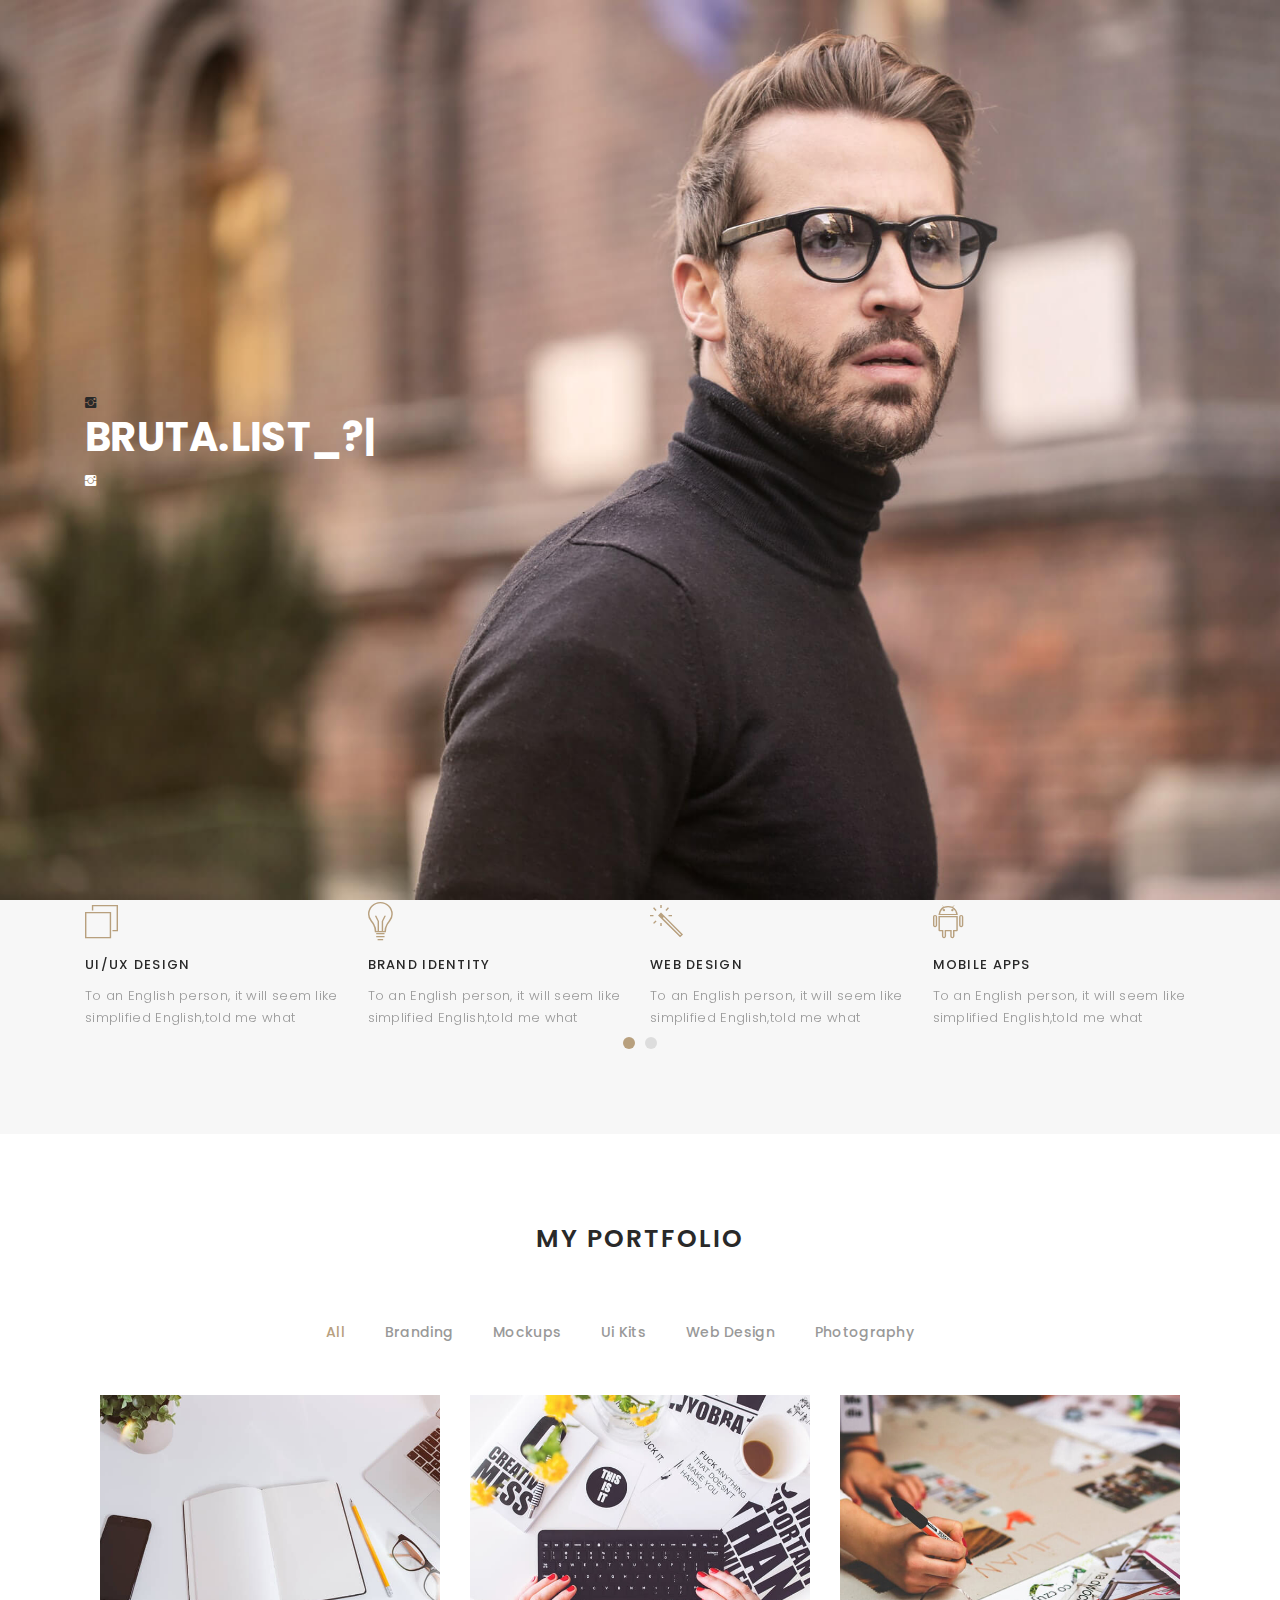
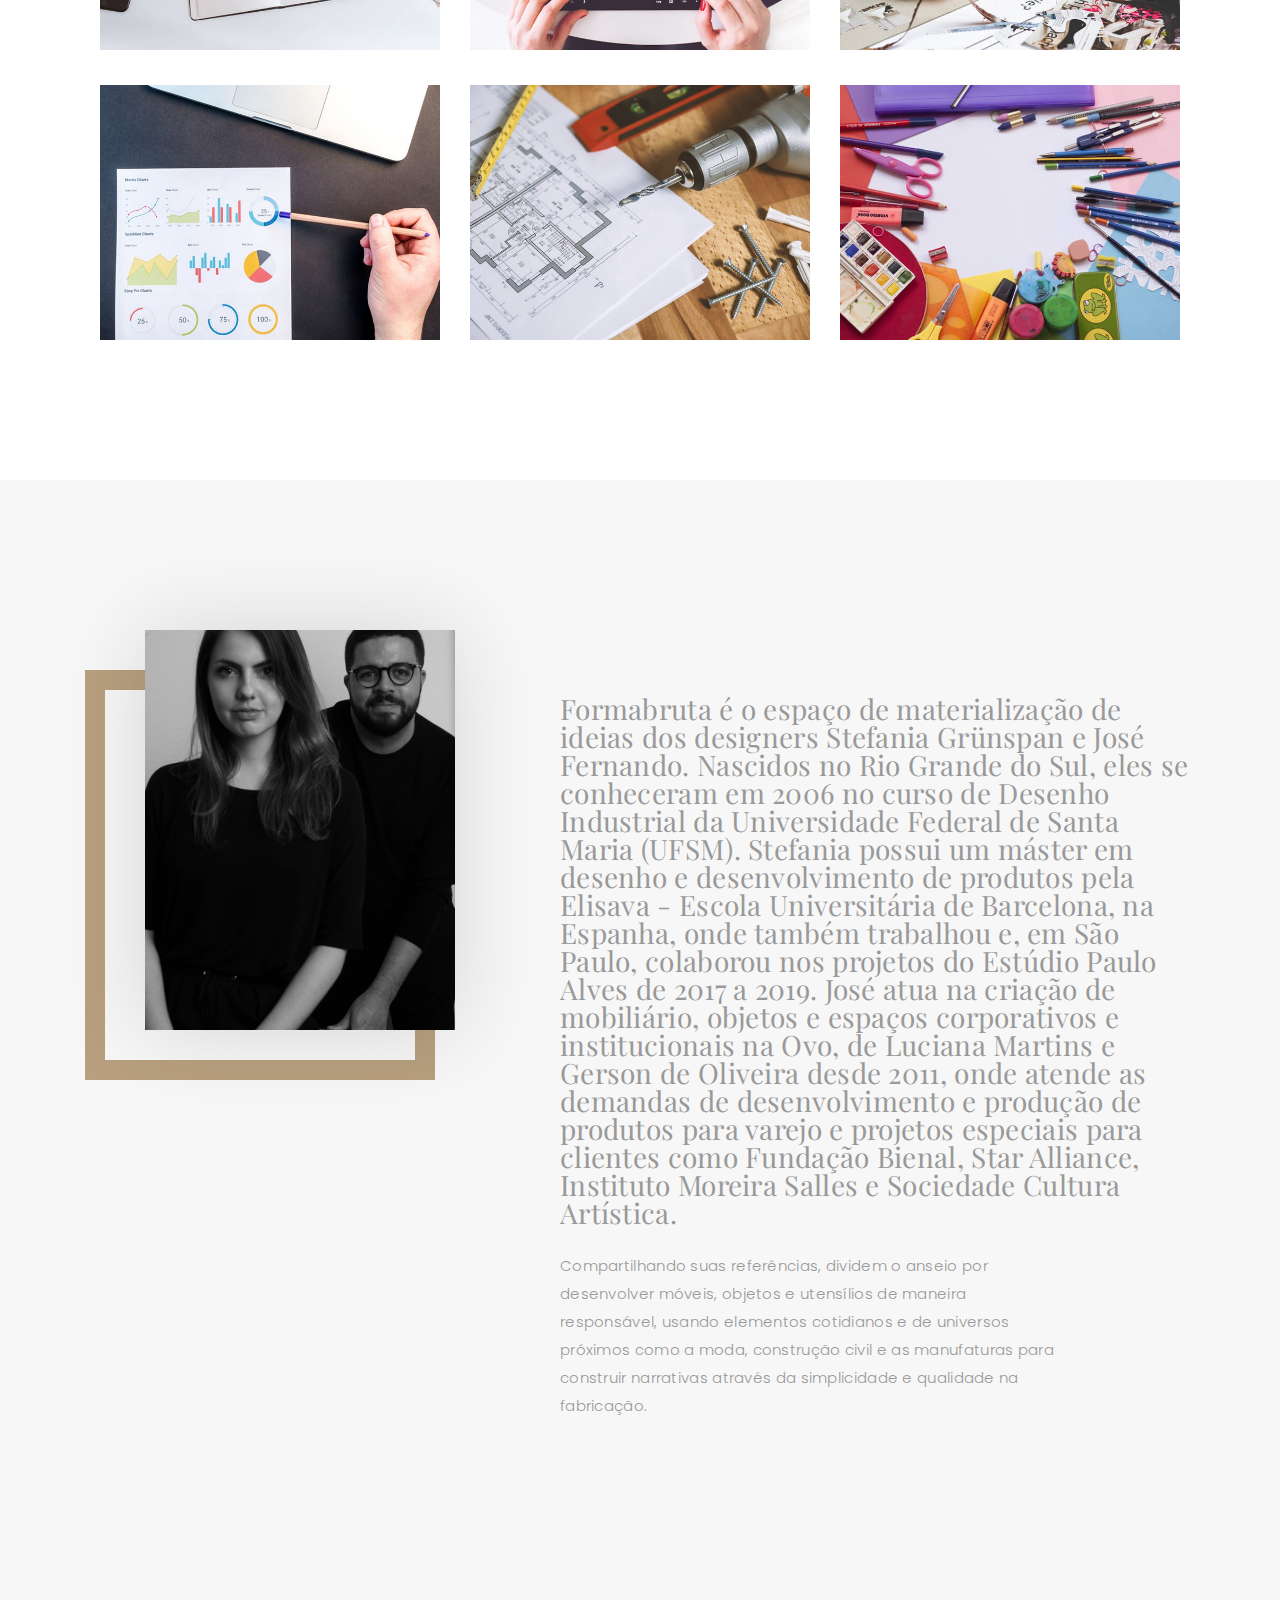
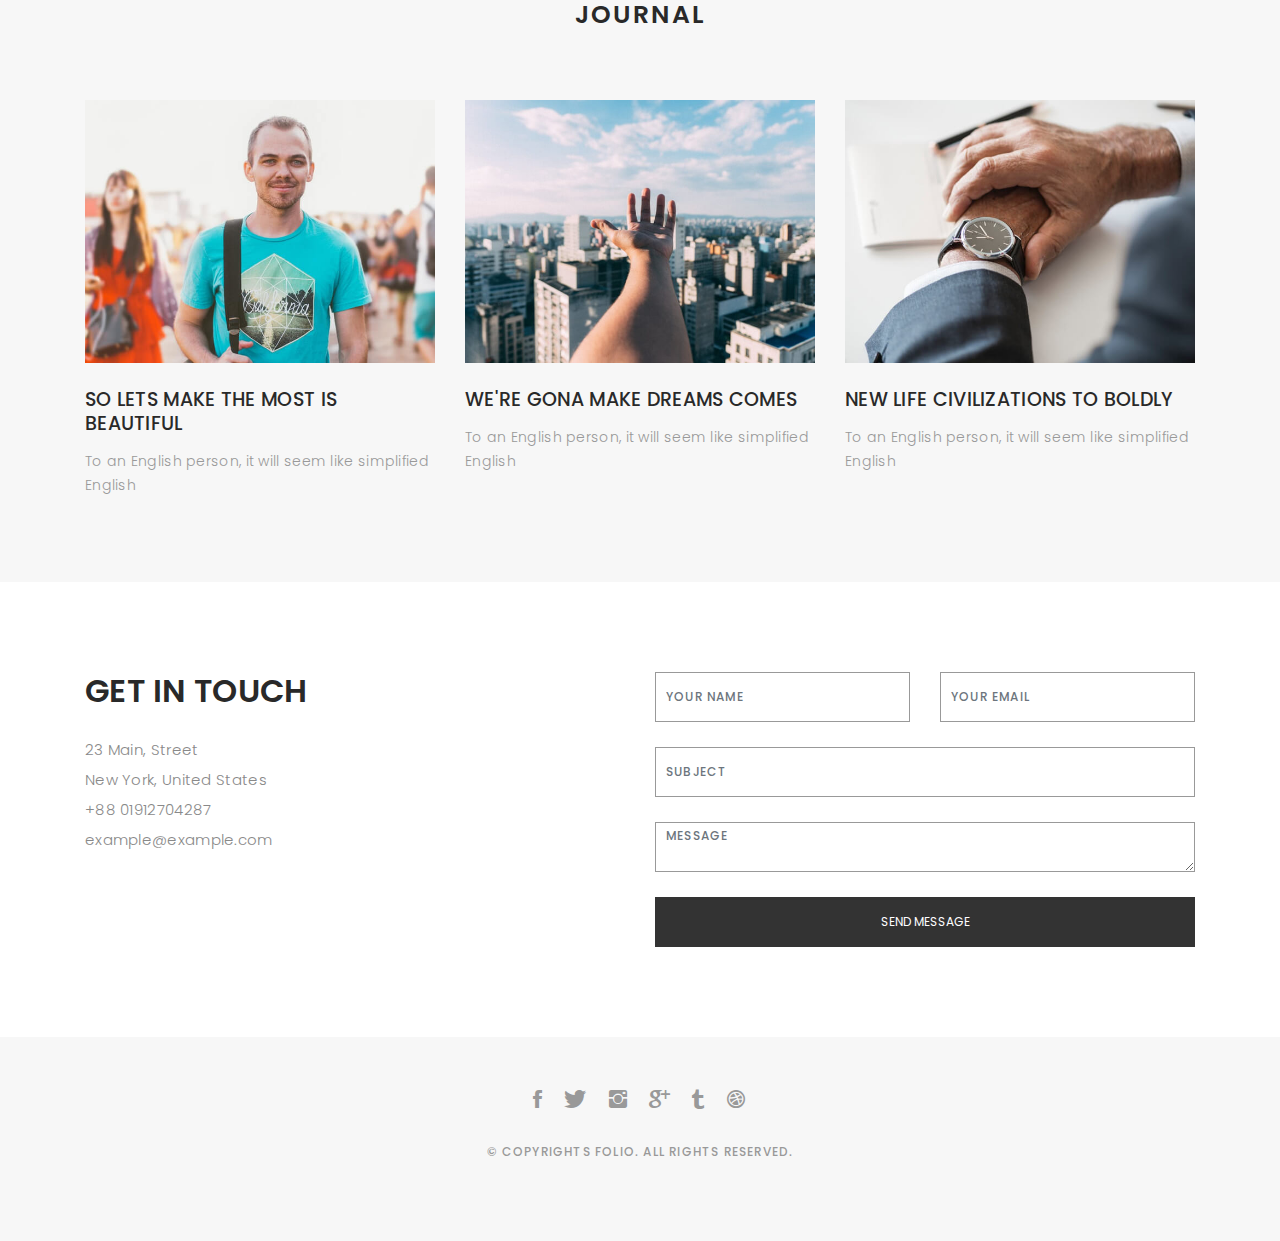
==== index.html @ 8b8dcae0 "primeiro commit" ====
<!DOCTYPE html>
<html lang="en">

<head>
  <!-- meta -->
  <meta charset="utf-8">
  <meta content="width=device-width, initial-scale=1.0" name="viewport">

  <title>Folio - Personal Portfolio Template</title>
  <meta content="" name="keywords">
  <meta content="" name="description">

  <!-- Google Fonts -->
  <link href="https://fonts.googleapis.com/css?family=Poppins:300,300i,400,400i,500,500i,600,600i,700,700i|Playfair+Display:400,400i,700,700i,900,900i" rel="stylesheet">

  <!-- Bootstrap CSS File -->
  <link href="lib/bootstrap/css/bootstrap.min.css" rel="stylesheet">

  <!-- Libraries CSS Files -->
  <link href="lib/ionicons/css/ionicons.min.css" rel="stylesheet">
  <link href="lib/owlcarousel/assets/owl.carousel.min.css" rel="stylesheet">
  <link href="lib/magnific-popup/magnific-popup.css" rel="stylesheet">
  <link href="lib/hover/hover.min.css" rel="stylesheet">

  <!-- Main Stylesheet File -->
  <link href="css/style.css" rel="stylesheet">

  <!-- Responsive css -->
  <link href="css/responsive.css" rel="stylesheet">

  <!-- Favicon -->
  <link rel="shortcut icon" href="images/favicon.png">

  <!-- =======================================================
    Theme Name: Folio
    Theme URL: https://bootstrapmade.com/folio-bootstrap-portfolio-template/
    Author: BootstrapMade.com
    Author URL: https://bootstrapmade.com
  ======================================================= -->
</head>

<body>

  <!-- start section navbar -->
  <nav id="main-nav">
    <div class="row">
      <div class="container">

        <div class="logo">
          <a href="index.html"><img src="images/logo.png" alt="logo"></a>
        </div>

        <div class="responsive"><i data-icon="m" class="ion-navicon-round"></i></div>

        <ul class="nav-menu list-unstyled">
          <li><a href="#header" class="smoothScroll">Home</a></li>
          <li><a href="#about" class="smoothScroll">About</a></li>
          <li><a href="#portfolio" class="smoothScroll">Portfolio</a></li>
          <li><a href="#journal" class="smoothScroll">Blog</a></li>
          <li><a href="#contact" class="smoothScroll">Contact</a></li>
        </ul>

      </div>
    </div>
  </nav>
  <!-- End section navbar -->


  <!-- start section header -->
  <div id="header" class="home">

    <div class="container">
      <div class="header-content">
        <a href="https://www.instagram.com/_formabruta/?hl=pt-br" target="blank"><i class="ion-social-instagram"></i></a><h1> Bruta.<span class="typed"></span></h1>

        <ul class="list-unstyled list-social">
          <!--<li><a href="#"><i class="ion-social-facebook"></i></a></li>
          <li><a href="#"><i class="ion-social-twitter"></i></a></li> -->
          <li><a href="https://www.instagram.com/_formabruta/?hl=pt-br" target="blank"><i class="ion-social-instagram"></i></a></li>
          <!--<li><a href="#"><i class="ion-social-googleplus"></i></a></li>
          <li><a href="#"><i class="ion-social-tumblr"></i></a></li>
          <li><a href="#"><i class="ion-social-dribbble"></i></a></li> -->
        </ul>
      </div>
    </div>
  </div>
  <!-- End section header -->


  
  <!-- start section services -->
  <div id="services">
    <div class="container">

        <div class="services-carousel owl-theme">

          <div class="services-block">

            <i class="ion-ios-browsers-outline"></i>
            <span>UI/UX DESIGN</span>
            <p class="separator">To an English person, it will seem like simplified English,told me what </p>

          </div>

          <div class="services-block">

            <i class="ion-ios-lightbulb-outline"></i>
            <span>BRAND IDENTITY</span>
            <p class="separator">To an English person, it will seem like simplified English,told me what </p>

          </div>

          <div class="services-block">

            <i class="ion-ios-color-wand-outline"></i>
            <span>WEB DESIGN</span>
            <p class="separator">To an English person, it will seem like simplified English,told me what </p>

          </div>

          <div class="services-block">

            <i class="ion-social-android-outline"></i>
            <span>MOBILE APPS</span>
            <p class="separator">To an English person, it will seem like simplified English,told me what </p>

          </div>

          <div class="services-block">

            <i class="ion-ios-analytics-outline"></i>
            <span>Analytics</span>
            <p class="separator">To an English person, it will seem like simplified English,told me what </p>

          </div>

          <div class="services-block">

            <i class="ion-ios-camera-outline"></i>
            <span>PHOTOGRAPHY</span>
            <p class="separator">To an English person, it will seem like simplified English,told me what </p>

          </div>

        </div>

    </div>

  </div>
  <!-- end section services -->


  <!-- start section portfolio -->
  <div id="portfolio" class="text-center paddsection">

    <div class="container">
      <div class="section-title text-center">
        <h2>My Portfolio</h2>
      </div>
    </div>

    <div class="container">
      <div class="row">
        <div class="col-md-12">

          <div class="portfolio-list">

            <ul class="nav list-unstyled" id="portfolio-flters">
              <li class="filter filter-active" data-filter=".all">all</li>
              <li class="filter" data-filter=".branding">branding</li>
              <li class="filter" data-filter=".mockups">mockups</li>
              <li class="filter" data-filter=".uikits">ui kits</li>
              <li class="filter" data-filter=".webdesign">web design</li>
              <li class="filter" data-filter=".photography">photography</li>
            </ul>

          </div>

          <div class="portfolio-container">

            <div class="col-lg-4 col-md-6 portfolio-thumbnail all branding uikits webdesign">
              <a class="popup-img" href="images/portfolio/1.jpg">
                <img src="images/portfolio/1.jpg" alt="img">
              </a>
            </div>

            <div class="col-lg-4 col-md-6 portfolio-thumbnail all mockups uikits photography">
              <a class="popup-img" href="images/portfolio/2.jpg">
                <img src="images/portfolio/2.jpg"  alt="img">
              </a>
            </div>

            <div class="col-lg-4 col-md-6 portfolio-thumbnail all branding webdesig photographyn">
              <a class="popup-img" href="images/portfolio/3.jpg">
                <img src="images/portfolio/3.jpg" alt="img">
              </a>
            </div>

            <div class="col-lg-4 col-md-6 portfolio-thumbnail all mockups webdesign photography">
              <a class="popup-img" href="images/portfolio/4.jpg">
                <img src="images/portfolio/4.jpg" alt="img">
              </a>
            </div>

            <div class="col-lg-4 col-md-6 portfolio-thumbnail all branding uikits photography">
              <a class="popup-img" href="images/portfolio/5.jpg">
                <img src="images/portfolio/5.jpg" alt="img">
              </a>
            </div>

            <div class="col-lg-4 col-md-6 portfolio-thumbnail all mockups uikits webdesign">
              <a class="popup-img" href="images/portfolio/6.jpg">
                <img src="images/portfolio/6.jpg" alt="img">
              </a>
            </div>

          </div>
        </div>
      </div>
    </div>

  </div>
  <!-- End section portfolio -->

<!-- start section about us -->
<div id="about" class="paddsection">
  <div class="container">
    <div class="row justify-content-between">

      <div class="col-lg-4 ">
        <div class="div-img-bg">
          <div class="about-img">
            <img src="images/me.jpg" class="img-responsive" alt="me">
          </div>
        </div>
      </div>

      <div class="col-lg-7">
        <div class="about-descr">

          <p class="p-heading">Formabruta é o espaço de materialização de ideias dos designers Stefania Grünspan e José Fernando. Nascidos no Rio Grande do Sul, eles se conheceram em 2006 no curso de Desenho Industrial da Universidade Federal de Santa Maria (UFSM). Stefania possui um máster em desenho e desenvolvimento de produtos pela Elisava - Escola Universitária de Barcelona, na Espanha, onde também trabalhou e, em São Paulo, colaborou nos projetos do Estúdio Paulo Alves de 2017 a 2019. José atua na criação de mobiliário, objetos e espaços corporativos e institucionais na Ovo, de Luciana Martins e Gerson de Oliveira desde 2011, onde  atende as demandas de desenvolvimento e produção de produtos para varejo e projetos especiais para clientes como Fundação Bienal, Star Alliance, Instituto Moreira Salles e Sociedade Cultura Artística.</p>
          <p class="separator">Compartilhando suas referências, dividem o anseio por desenvolver móveis, objetos e utensílios de maneira responsável, usando elementos cotidianos e de universos próximos como a moda, construção civil e as manufaturas para construir narrativas através da simplicidade e qualidade na fabricação.</p>

        </div>

      </div>
    </div>
  </div>
</div>
<!-- end section about us -->


  <!-- start section journal -->
  <div id="journal" class="text-left paddsection">

    <div class="container">
      <div class="section-title text-center">
        <h2>journal</h2>
      </div>
    </div>

    <div class="container">
      <div class="journal-block">
        <div class="row">

          <div class="col-lg-4 col-md-6">
            <div class="journal-info">

              <a href="blog-single.html"><img src="images/blog-post-1.jpg" class="img-responsive" alt="img"></a>

              <div class="journal-txt">

                <h4><a href="blog-single.html">SO LETS MAKE THE MOST IS BEAUTIFUL</a></h4>
                <p class="separator">To an English person, it will seem like simplified English
                </p>

              </div>

            </div>
          </div>

          <div class="col-lg-4 col-md-6">
            <div class="journal-info">

              <a href="blog-single.html"><img src="images/blog-post-2.jpg" class="img-responsive" alt="img"></a>

              <div class="journal-txt">

                <h4><a href="#blog-single.html">WE'RE GONA MAKE DREAMS COMES</a></h4>
                <p class="separator">To an English person, it will seem like simplified English
                </p>

              </div>

            </div>
          </div>

          <div class="col-lg-4 col-md-6">
            <div class="journal-info">

              <a href="blog-single.html"><img src="images/blog-post-3.jpg" class="img-responsive" alt="img"></a>

              <div class="journal-txt">

                <h4><a href="blog-single.html">NEW LIFE CIVILIZATIONS TO BOLDLY</a></h4>
                <p class="separator">To an English person, it will seem like simplified English
                </p>

              </div>

            </div>
          </div>

        </div>
      </div>
    </div>

  </div>
  <!-- End section journal -->


  <!-- start sectoion contact -->
  <div id="contact" class="paddsection">
    <div class="container">
      <div class="contact-block1">
        <div class="row">

          <div class="col-lg-6">
            <div class="contact-contact">

              <h2 class="mb-30">GET IN TOUCH</h2>

              <ul class="contact-details">
                <li><span>23 Main, Street</span></li>
                <li><span>New York, United States</span></li>
                <li><span>+88 01912704287</span></li>
                <li><span>example@example.com</span></li>
              </ul>

            </div>
          </div>

          <div class="col-lg-6">
            <form action="" method="post" role="form" class="contactForm">
              <div class="row">

                <div id="sendmessage">Your message has been sent. Thank you!</div>
                <div id="errormessage"></div>

                <div class="col-lg-6">
                  <div class="form-group contact-block1">
                    <input type="text" name="name" class="form-control" id="name" placeholder="Your Name" data-rule="minlen:4" data-msg="Please enter at least 4 chars" />
                    <div class="validation"></div>
                  </div>
                </div>

                <div class="col-lg-6">
                  <div class="form-group">
                    <input type="email" class="form-control" name="email" id="email" placeholder="Your Email" data-rule="email" data-msg="Please enter a valid email" />
                    <div class="validation"></div>
                  </div>
                </div>

                <div class="col-lg-12">
                  <div class="form-group">
                    <input type="text" class="form-control" name="subject" id="subject" placeholder="Subject" data-rule="minlen:4" data-msg="Please enter at least 8 chars of subject" />
                    <div class="validation"></div>
                  </div>
                </div>

                <div class="col-lg-12">
                  <div class="form-group">
                    <textarea class="form-control" name="message" rows="12" data-rule="required" data-msg="Please write something for us" placeholder="Message"></textarea>
                    <div class="validation"></div>
                  </div>
                </div>

                <div class="col-lg-12">
                  <input type="submit" class="btn btn-defeault btn-send" value="Send message">
                </div>

              </div>
            </form>
          </div>
        </div>
      </div>
    </div>
  </div>
  <!-- start sectoion contact -->


  <!-- start section footer -->
  <div id="footer" class="text-center">
    <div class="container">
      <div class="socials-media text-center">

        <ul class="list-unstyled">
          <li><a href="#"><i class="ion-social-facebook"></i></a></li>
          <li><a href="#"><i class="ion-social-twitter"></i></a></li>
          <li><a href="#"><i class="ion-social-instagram"></i></a></li>
          <li><a href="#"><i class="ion-social-googleplus"></i></a></li>
          <li><a href="#"><i class="ion-social-tumblr"></i></a></li>
          <li><a href="#"><i class="ion-social-dribbble"></i></a></li>
        </ul>

      </div>

      <p>&copy; Copyrights Folio. All rights reserved.</p>

      

    </div>
  </div>
  <!-- End section footer -->

  <!-- JavaScript Libraries -->
  <script src="lib/jquery/jquery.min.js"></script>
  <script src="lib/jquery/jquery-migrate.min.js"></script>
  <script src="lib/bootstrap/js/bootstrap.bundle.min.js"></script>
  <script src="lib/typed/typed.js"></script>
  <script src="lib/owlcarousel/owl.carousel.min.js"></script>
  <script src="lib/magnific-popup/magnific-popup.min.js"></script>
  <script src="lib/isotope/isotope.pkgd.min.js"></script>

  <!-- Contact Form JavaScript File -->
  <script src="contactform/contactform.js"></script>

  <!-- Template Main Javascript File -->
  <script src="js/main.js"></script>

</body>

</html>
---- css/style.css ----
/*
  Theme Name: Folio
  Theme URL: https://bootstrapmade.com/folio-bootstrap-portfolio-template/
  Author: BootstrapMade.com
  Author URL: https://bootstrapmade.com
*/

/*  General Styling
/*-----------------------------------------------------------------------------------*/

body {
  background: #ffffff;
  color: #898989;
  font-family: 'Poppins', helvetica;
  font-size: 15px;
  font-weight: 300;
  line-height: 20px;
  letter-spacing: 0.02em;
  overflow-x: hidden;
  margin: 0 auto;
  padding: 0;
  -moz-box-sizing: border-box;
  -ms-box-sizing: border-box;
  -o-box-sizing: border-box;
  -webkit-box-sizing: border-box;
  box-sizing: border-box;
}

h1, h2, h3, h4, h5, h6 {
  margin: 0;
}

h2 {
  color: #292929;
  font-weight: 600;
}

h4 {
  color: #292929;
  font-size: 14px;
  font-weight: 600;
}

a {
  color: #292929;
  text-decoration: none !important;
  -moz-transition: all 0.5s ease-in-out 0s;
  -ms-transition: all 0.5s ease-in-out 0s;
  -o-transition: all 0.5s ease-in-out 0s;
  -webkit-transition: all 0.5s ease-in-out 0s;
  transition: all 0.5s ease-in-out 0s;
}

a:hover {
  -moz-transition: all 0.5s ease-in-out 0s;
  -ms-transition: all 0.5s ease-in-out 0s;
  -o-transition: all 0.5s ease-in-out 0s;
  -webkit-transition: all 0.5s ease-in-out 0s;
  transition: all 0.5s ease-in-out 0s;
}

a:hover, a:focus {
  color: #b8a07e;
  text-decoration: underline;
}

nav ul li a {
  padding: 2px 0 0 0;
  position: relative;
  display: block;
  font-size: 12px;
  color: #999999;
  letter-spacing: 0.1em;
  font-weight: 500;
  line-height: 14px;
  text-transform: uppercase;
  -moz-transition: all 0.5s ease-in-out 0s;
  -ms-transition: all 0.5s ease-in-out 0s;
  -o-transition: all 0.5s ease-in-out 0s;
  -webkit-transition: all 0.5s ease-in-out 0s;
  transition: all 0.5s ease-in-out 0s;
}

p {
  margin: 25px 0;
  padding: 0;
  font-size: 15px;
  color: #999999;
  line-height: 28px;
}

::-moz-selection {
  background: #b8a07e;
  color: #fff;
}

::selection {
  background: #b8a07e;
  color: #fff;
}

.btn {
  background: #333;
  border: medium none;
  border-radius: 0;
  color: #fff;
  font-size: 12px;
  height: 50px;
  line-height: 50px;
  padding: 0 30px;
  text-transform: uppercase;
}

.btn:hover, .btn:focus {
  color: #fff;
}

.padDiv {
  padding: 30px 20px;
}

.section-title {
  margin-bottom: 70px;
}

.section-title h2 {
  font-size: 25px;
  letter-spacing: 2px;
  text-transform: uppercase;
}

.form-control {
  background-color: transparent;
  border: 1px solid #999;
  border-radius: 0;
  color: #999999;
  font-size: 12px;
  font-weight: 500;
  height: 50px;
  letter-spacing: 0.1em;
  padding-left: 10px;
  margin: 0 0 25px 0;
  line-height: 14px;
  text-transform: uppercase;
}

.form-control:focus {
  box-shadow: none;
  outline: 0 none;
}

.paddsection {
  padding-top: 90px;
  padding-bottom: 90px;
}

.paddsections {
  padding-top: 90px;
  padding-bottom: 90px !important;
}

.hvr-shutter-in-horizontal::before {
  background: #333;
}

.hvr-shutter-in-horizontal:hover {
  background: #b8a07e;
}

.mb-30 {
  margin-bottom: 30px;
}

/*-----------------------------------------------------------------------------------*/
/*  Navbar Top
/*-----------------------------------------------------------------------------------*/

nav {
  position: fixed;
  background: #fff;
  z-index: 1000;
  width: 100%;
  padding: 20px;
  display: none;
  -webkit-box-shadow: 0px 2px 92px 0px rgba(0, 0, 0, 0.18);
  -moz-box-shadow: 0px 2px 92px 0px rgba(0, 0, 0, 0.18);
  box-shadow: 0px 2px 92px 0px rgba(0, 0, 0, 0.18);
}

.nav-menu {
  float: right;
  line-height: 32px;
  margin-bottom: 0;
  padding-top: 16px;
}

nav ul li {
  float: left;
  margin-right: 15px;
  font-family: 'Poppins', sans-serif;
  font-size: 14px;
  margin-left: 40px;
}

nav ul li a {
  padding: 2px 0 0 0;
  position: relative;
  display: block;
  font-size: 14px;
  color: #999999;
  font-family: 'Poppins', helvetica;
  font-weight: 500;
  line-height: 16px;
  text-transform: uppercase;
  letter-spacing: 0.02em;
  text-transform: capitalize;
}

.logo {
  float: left;
}

.logo img {
  width: 100px;
  height: 50px;
}

.responsive {
  display: none;
  font-size: 23px;
}

.active {
  color: #afafaf;
}

/*----------------------------------------------------------------------------------*/
/*  Header
/*-----------------------------------------------------------------------------------*/

#header {
  background: url("../images/home-bg.jpg") repeat scroll center center / cover;
  height: 100vh;
  width: 100%;
}


#header .header-content {
  height: 100vh;
  text-align: left;
  width: 100%;
  display: flex;
  justify-content: center;
  flex-direction: column;
}

.header-content h1 {
  font-size: 40px;
  font-weight: 700;
  margin-bottom: 10px;
  text-transform: uppercase;
  color: #fff;
}

.header-content p {
  font-size: 13px;
  letter-spacing: 5px;
  margin-top: 0;
  margin-bottom: 30px;
  text-transform: capitalize;
  color: #fff;
  font-weight: 500;
}

.header-content .list-social li {
  float: left;
  margin-right: 20px;
}

.header-content .list-social li i {
  color: #fff;
  font-size: 15px;
}

/*-----------------------------------------------------------------------------------*/
/*  Aout-us
/*-----------------------------------------------------------------------------------*/

#about {
  width: 100%;
  height: auto;
  background: #f7f7f7;
  padding-top: 190px;
}

#about .div-img-bg {
  padding-bottom: 30px;
  border: 20px solid #b8a07e;
}

#about .div-img-bg .about-img img {
  width: 100%;
  box-shadow: 0px 0px 85px 0px rgba(0, 0, 0, 0.14);
  margin-top: -60px;
  margin-left: 40px;
  height: 400px;
  object-fit: cover;
}

#about .about-descr .p-heading {
  font-family: 'Playfair Display', serif;
  font-size: 28px;
  text-align: left;
}

#about .about-descr .separator {
  max-width: 80%;
  margin-bottom: 0;
  text-align: left;
}

/*-----------------------------------------------------------------------------------*/
/*   Services
/*-----------------------------------------------------------------------------------*/

#services {
  background: #f7f7f7;
  position: relative;
  padding-bottom: 80px;
}

.owl-item {
  float: left;
}
.services-block span {
  margin: 10px 0;
  position: relative;
  font-size: 13px;
  color: #292929;
  letter-spacing: 0.1em;
  font-weight: 500;
  text-transform: uppercase;
  display: block;
}

.services-block .separator {
  margin: 0;
  font-size: 13px;
  line-height: 22px;
}

.services-block i {
  font-size: 44px;
  color: #b8a07e;
  line-height: 44px;
}


.services-carousel  .owl-stage-outer {
  overflow: hidden;
}

.services-carousel .owl-dots {
  margin-top: 5px;
  text-align: center;
}

.services-carousel .owl-dot {
  display: inline-block;
  margin: 0 5px;
  width: 12px !important;
  height: 12px !important;
  border-radius: 50%;
  border: 0;
  padding: 0 !important;
  background-color: #ddd;
  cursor: pointer;
}

.services-carousel .owl-dot.active {
  background-color: #b8a07e;
}

.owl-nav {
  display: none;
}


/*-----------------------------------------------------------------------------------*/
/*  Portfolio
/*-----------------------------------------------------------------------------------*/

#portfolio {
  position: relative;
  padding-bottom: 50px;
}

#portfolio .portfolio-list {
  margin-bottom: 50px;
}

#portfolio .portfolio-list .nav {
  display: inline-block;
  margin: 0;
}

#portfolio .portfolio-list .nav li {
  margin: 0 40px 0 0;
  float: left;
  font-size: 14px;
  color: #999999;
  line-height: 16px;
  cursor: pointer;
  font-family: 'Poppins', helvetica;
  font-weight: 500;
  letter-spacing: 0.02em;
  text-transform: capitalize;
  -moz-transition: all 0.5s ease-in-out 0s;
  -ms-transition: all 0.5s ease-in-out 0s;
  -o-transition: all 0.5s ease-in-out 0s;
  -webkit-transition: all 0.5s ease-in-out 0s;
  transition: all 0.5s ease-in-out 0s;
}

#portfolio .portfolio-list .nav li:hover, #portfolio .portfolio-list .nav li.filter-active  {
  color: #b8a07e;
  -moz-transition: all 0.5s ease-in-out 0s;
  -ms-transition: all 0.5s ease-in-out 0s;
  -o-transition: all 0.5s ease-in-out 0s;
  -webkit-transition: all 0.5s ease-in-out 0s;
  transition: all 0.5s ease-in-out 0s;
}

#portfolio .portfolio-container {
  display: inline-block;
  margin-bottom: 50px;
  width: 100%;
}

.portfolio-thumbnail {
  margin-bottom: 30px;
  overflow: hidden;
  min-height: 260px;
}

.portfolio-thumbnail img {
  max-width: 100%;
}

/*-----------------------------------------------------------------------------------*/
/*  Journal
/*-----------------------------------------------------------------------------------*/

#journal,  #journal-blog {
  height: auto;
  width: 100%;
  background: #f7f7f7;
  padding-bottom: 60px;
  position: relative;
}

#journal-blog {
  background: #fff;
  padding-bottom: 30px;
}

#journal .journal-block {
  display: inline-block;
  height: auto;
  width: 100%;
}

#journal .journal-block .journal-info {
  position: relative;
}

.journal-block .journal-info img {
  max-width: 100%;
}

.journal-block .journal-info .journal-txt {
  padding: 25px 0px;
  position: relative;
}

.journal-block .journal-info .journal-txt h4 a {
  display: block;
  font-size: 19px;
  line-height: 24px;
  margin: 0 0 13px 0;
  font-weight: 500;
  color: #292929;
  -moz-transition: all 0.5s ease-in-out 0s;
  -ms-transition: all 0.5s ease-in-out 0s;
  -o-transition: all 0.5s ease-in-out 0s;
  -webkit-transition: all 0.5s ease-in-out 0s;
  transition: all 0.5s ease-in-out 0s;
}

.journal-block .journal-info .journal-txt h4 a:hover {
  color: #b8a07e;
  -moz-transition: all 0.5s ease-in-out 0s;
  -ms-transition: all 0.5s ease-in-out 0s;
  -o-transition: all 0.5s ease-in-out 0s;
  -webkit-transition: all 0.5s ease-in-out 0s;
  transition: all 0.5s ease-in-out 0s;
}

.journal-block .journal-info .journal-txt p {
  margin: 0;
  font-size: 14px;
  line-height: 24px;
}

/*-----------------------------------------------------------------------------------*/
/*  Contact
/*-----------------------------------------------------------------------------------*/

#contact {
  height: auto;
  width: 100%;
}

.contact-details {
  list-style: none;
  margin: 0;
  padding: 0;
}

.contact-details li {
  padding-bottom: 10px;
}

#contact input, #contact textarea {
  width: 100%;
}


#contact  #sendmessage {
  color: #18d26e;
  border: 1px solid #18d26e;
  display: none;
  text-align: center;
  padding: 15px;
  font-weight: 600;
  margin: 15px;
}

#contact  #errormessage {
  color: red;
  display: none;
  border: 1px solid red;
  text-align: center;
  padding: 15px;
  font-weight: 600;
  margin: 15px;
}

#contact #sendmessage.show, #contact #errormessage.show, #contact .show {
  display: block;
}

#contact .validation {
  color: red;
  display: none;
  margin: 0 0 20px;
  font-weight: 400;
  font-size: 13px;
}

/*-----------------------------------------------------------------------------------*/
/*  Footer
/*-----------------------------------------------------------------------------------*/

#footer {
  background: #f7f7f7;
  padding-top: 50px;
  padding-bottom: 50px;
}

#footer .socials-media {
  width: 100%;
}

#footer .socials-media ul {
  display: inline-block;
  float: none;
  margin: 0 0 20px 0;
}

#footer .socials-media ul li {
  float: left;
  margin-left: 10px;
  margin-right: 10px;
}

#footer .socials-media ul li a {
  font-size: 24px;
  color: #999;
  letter-spacing: 0.1em;
  font-weight: 500;
  background: transparent;
  text-transform: uppercase;
  -moz-transition: all 0.5s ease-in-out 0s;
  -ms-transition: all 0.5s ease-in-out 0s;
  -o-transition: all 0.5s ease-in-out 0s;
  -webkit-transition: all 0.5s ease-in-out 0s;
  transition: all 0.5s ease-in-out 0s;
}

#footer .socials-media ul li a:hover {
  color: #b8a07e;
  -moz-transition: all 0.5s ease-in-out 0s;
  -ms-transition: all 0.5s ease-in-out 0s;
  -o-transition: all 0.5s ease-in-out 0s;
  -webkit-transition: all 0.5s ease-in-out 0s;
  transition: all 0.5s ease-in-out 0s;
}

#footer p {
  font-size: 12px;
  letter-spacing: 0.1em;
  font-weight: 500;
  margin-top: 0;
  text-transform: uppercase;
}

.credits {
  font-size: 13px;
}
---- css/responsive.css ----
/** Width between 1200x to 0
 *  ~~~~~~~~~~~~~~~~~~~~~~~~~~~~~~~~~~~~
 */

@media (min-width: 1200px) {

}

/** Width between 992px to 1199px
 *  ~~~~~~~~~~~~~~~~~~~~~~~~~~~~~~~~~~~~
 */

@media (min-width: 992px) and (max-width: 1199px) {
  
}

/** Width between 768px to 991px
 *  ~~~~~~~~~~~~~~~~~~~~~~~~~~~~~~~~~~~~
 */

@media (min-width: 768px) and (max-width: 991px) {
  /* Navbar */
  nav {
    padding: 10px 15px;
  }
  .nav-menu {
    margin-top: 40px;
    display: none;
    float: none;
    width: 100%;
  }
  .nav-menu li {
    float: none;
    width: 100%;
    text-align: center;
    border-top: 1px solid #f7f7f7;
    line-height: 45px;
    margin-left: 0;
    padding-top: 10px;
    padding-bottom: 10px;
  }
  .responsive {
    float: right;
    padding-top: 15px;
    display: block;
  }
  /* About */
  .head-info .header-content .cmaster h1 {
    font-size: 32px;
  }
  #about .div-img-bg {
    padding: 0;
  }
  #about .div-img-bg .about-img img {
    margin-top: 0%;
    margin-left: calc(0% - 0px);
  }
  #about .about-descr .p-heading {
    font-size: 20px;
  }
  #about .about-descr .separator {
    max-width: 100%;
    margin-bottom: 0;
  }
  /* portfolio */
  #portfolio .portfolio-list .nav li {
    float: none;
    margin: 20px;
    display: inline-block;
  }
  /* journal */
  #journal .journal-block .journal-info {
    margin-bottom: 30px;
  }
  /* Contact */
  .contact-contact {
    margin-bottom: 30px;
  }
  /* Footer */
  #footer .socials-media ul li {
    margin-right: 0;
    margin-left: 0;
    float: none;
    display: inline-block;
  }
}

/** Width between 767px to 0
 *  ~~~~~~~~~~~~~~~~~~~~~~~~~~~~~~~~~~~~
 */

@media (max-width: 767px) {
  /* Navbar */
  nav {
    padding: 20px 15px;
  }
  .nav-menu {
    margin-top: 40px;
    display: none;
    float: none;
    width: 100%;
  }
  .nav-menu li {
    float: none;
    width: 100%;
    text-align: center;
    border-top: 1px solid #f7f7f7;
    line-height: 45px;
    margin-left: 0;
    padding-top: 10px;
    padding-bottom: 10px;
  }
  .responsive {
    float: right;
    padding-top: 15px;
    display: block;
  }
  /* About */
  .head-info .header-content h1 {
    font-size: 32px;
  }
  #about .div-img-bg {
    padding: 0;
  }
  #about .div-img-bg .about-img img {
    margin-top: 0%;
    margin-left: calc(0% - 0px);
  }
  #about .about-descr .p-heading {
    font-size: 20px;
  }
  #about .about-descr .separator {
    max-width: 100%;
    margin-bottom: 0;
  }
  /* portfolio */
  #portfolio .portfolio-list .nav li {
    float: none;
    margin: 20px;
    display: inline-block;
  }
  /* journal */
  #journal .journal-block .journal-info {
    margin-bottom: 30px;
  }
  /* Contact */
  .contact-contact {
    margin-bottom: 30px;
  }
  /* Footer */
  #footer .socials-media ul li {
    margin-right: 0;
    margin-left: 0;
    float: none;
    display: inline-block;
  }
}

/** Width between 600px to 0
 *  ~~~~~~~~~~~~~~~~~~~~~~~~~~~~~~~~~~~~
 */

@media (max-width: 600px) {
  /* Navbar */
  nav {
    padding: 20px 15px;
  }
  .nav-menu {
    margin-top: 40px;
    display: none;
    float: none;
    width: 100%;
  }
  .nav-menu li {
    float: none;
    width: 100%;
    text-align: center;
    border-top: 1px solid #f7f7f7;
    line-height: 45px;
    margin-left: 0;
    padding-top: 10px;
    padding-bottom: 10px;
  }
  .responsive {
    float: right;
    padding-top: 15px;
    display: block;
  }
  /* About */
  .head-info .header-content h1 {
    font-size: 32px;
  }
  #about .div-img-bg {
    padding: 0;
  }
  #about .div-img-bg .about-img img {
    margin-top: 0%;
    margin-left: calc(0% - 0px);
  }
  #about .about-descr .p-heading {
    font-size: 20px;
  }
  #about .about-descr .separator {
    max-width: 100%;
    margin-bottom: 0;
  }
  /* portfolio */
  #portfolio .portfolio-list .nav li {
    float: none;
    margin: 10px;
    display: inline-block;
  }
  /* journal */
  #journal .journal-block .journal-info {
    margin-bottom: 30px;
  }
  /* Contact */
  .contact-contact {
    margin-bottom: 30px;
  }
  /* Footer */
  #footer .socials-media ul li {
    margin-right: 0;
    margin-left: 0;
    float: none;
    display: inline-block;
  }
}

/** Width between 480px to 0
 *  ~~~~~~~~~~~~~~~~~~~~~~~~~~~~~~~~~~~~
 */

@media (max-width: 480px) {
  /* Navbar */
  nav {
    padding: 20px 15px;
  }
  .nav-menu {
    margin-top: 40px;
    display: none;
    float: none;
    width: 100%;
  }
  .nav-menu li {
    float: none;
    width: 100%;
    text-align: center;
    border-top: 1px solid #f7f7f7;
    line-height: 45px;
    margin-left: 0;
    padding-top: 10px;
    padding-bottom: 10px;
  }
  .responsive {
    float: right;
    padding-top: 15px;
    display: block;
  }
  /* About */
  .head-info .header-content h1 {
    font-size: 32px;
  }
  #about .div-img-bg {
    padding: 0;
  }
  #about .div-img-bg .about-img img {
    margin-top: 0%;
    margin-left: calc(0% - 0px);
  }
  #about .about-descr .p-heading {
    font-size: 20px;
  }
  #about .about-descr .separator {
    max-width: 100%;
    margin-bottom: 0;
  }
  /* portfolio */
  #portfolio .portfolio-list .nav li {
    float: none;
    margin: 20px;
  }
  /* journal */
  #journal .journal-block .journal-info {
    margin-bottom: 30px;
  }
  /* Contact */
  .contact-contact {
    margin-bottom: 30px;
  }
  /* Footer */
  #footer .socials-media ul li {
    margin-right: 0;
    margin-left: 0;
    float: none;
    display: inline-block;
  }
}

/** Width between 320px to 0
 *  ~~~~~~~~~~~~~~~~~~~~~~~~~~~~~~~~~~~~
 */

@media (max-width: 320px) {
  /* Navbar */
  nav {
    padding: 20px 15px;
  }
  .nav-menu {
    margin-top: 40px;
    display: none;
    float: none;
    width: 100%;
  }
  .nav-menu li {
    float: none;
    width: 100%;
    text-align: center;
    border-top: 1px solid #f7f7f7;
    line-height: 45px;
    margin-left: 0;
    padding-top: 10px;
    padding-bottom: 10px;
  }
  .responsive {
    float: right;
    padding-top: 15px;
    display: block;
  }
  /* About */
  .head-info .header-content h1 {
    font-size: 32px;
  }
  #about .div-img-bg {
    padding: 0;
  }
  #about .div-img-bg .about-img img {
    margin-top: 0%;
    margin-left: calc(0% - 0px);
  }
  #about .about-descr .p-heading {
    font-size: 20px;
  }
  #about .about-descr .separator {
    max-width: 100%;
    margin-bottom: 0;
  }
  /* portfolio */
  #portfolio .portfolio-list .nav li {
    float: none;
    margin: 20px;
  }
  /* journal */
  #journal .journal-block .journal-info {
    margin-bottom: 30px;
  }
  /* Contact */
  .contact-contact {
    margin-bottom: 30px;
  }
  /* Footer */
  #footer .socials-media ul li {
    margin-right: 0;
    margin-left: 0;
    float: none;
    display: inline-block;
  }
  /* Single page */
  .entry-comments-body span {
    display: inline-block;
    margin-right: 0;
  }
}
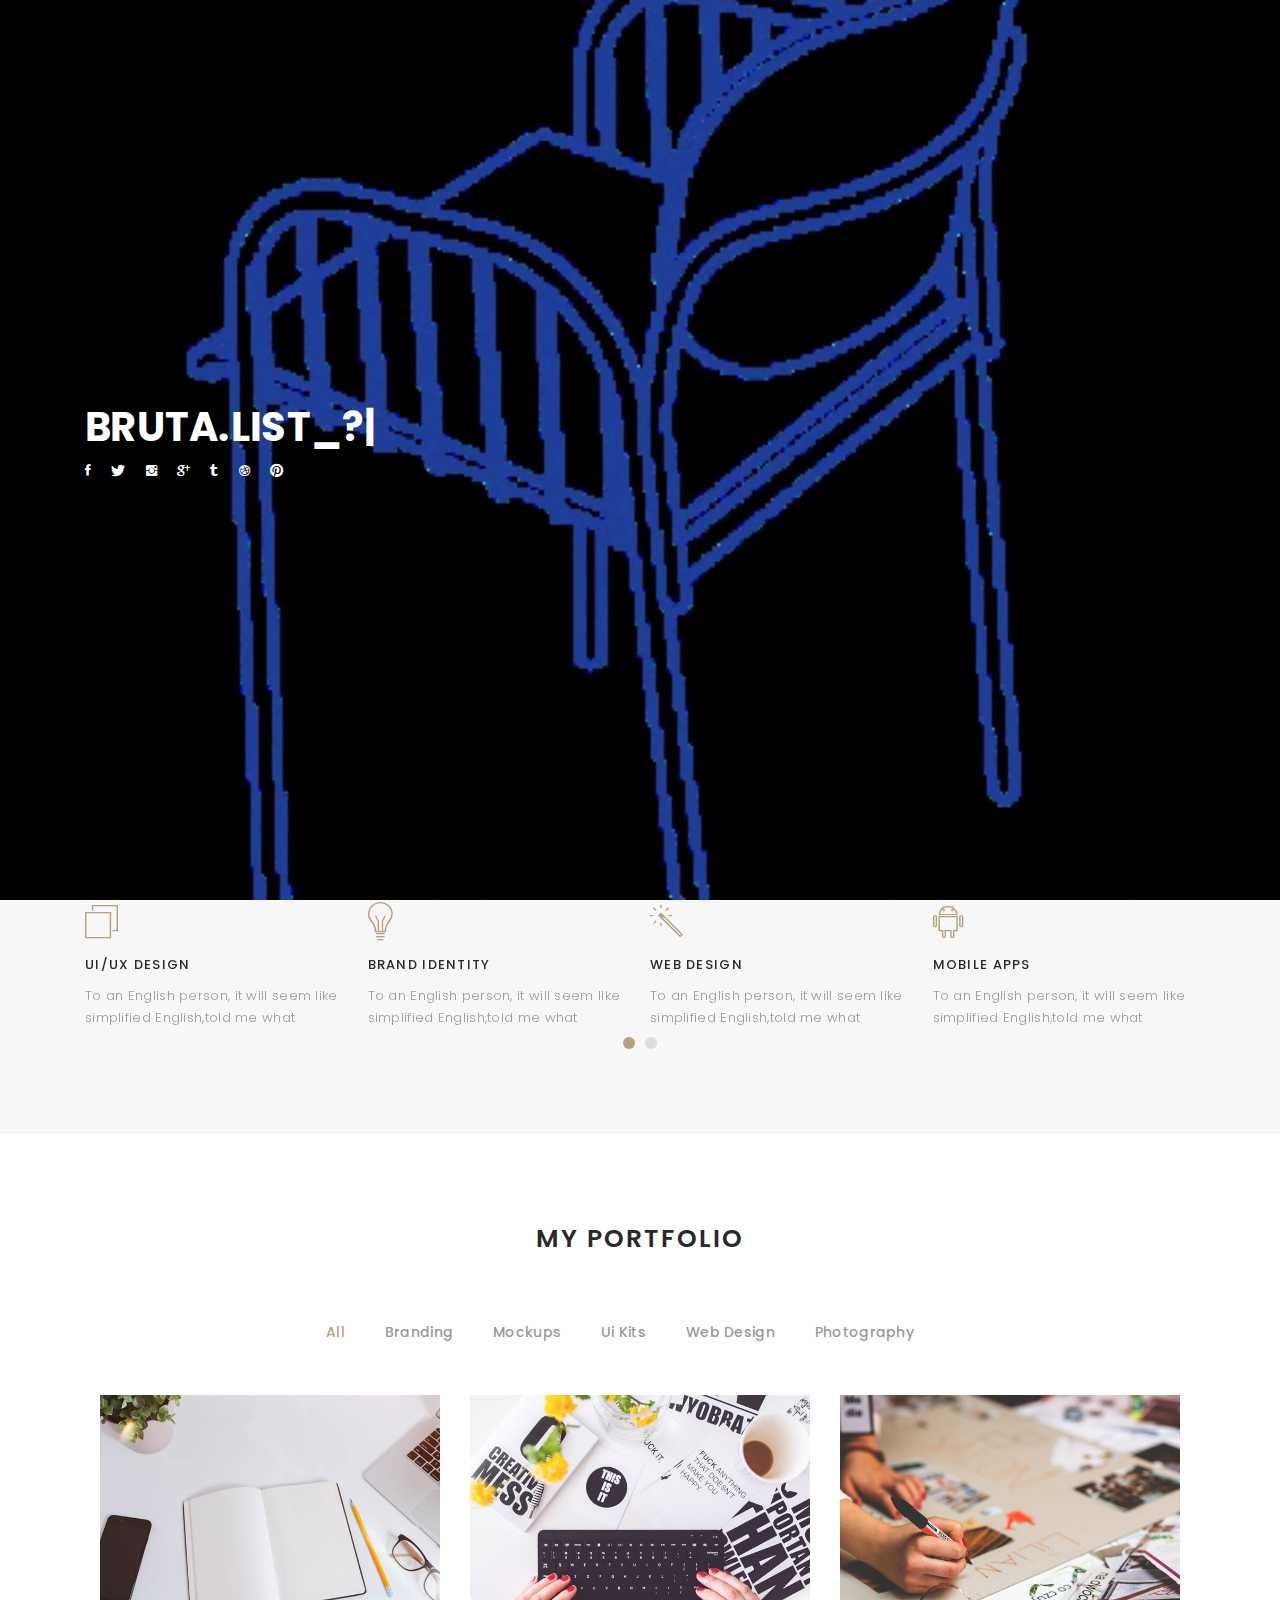
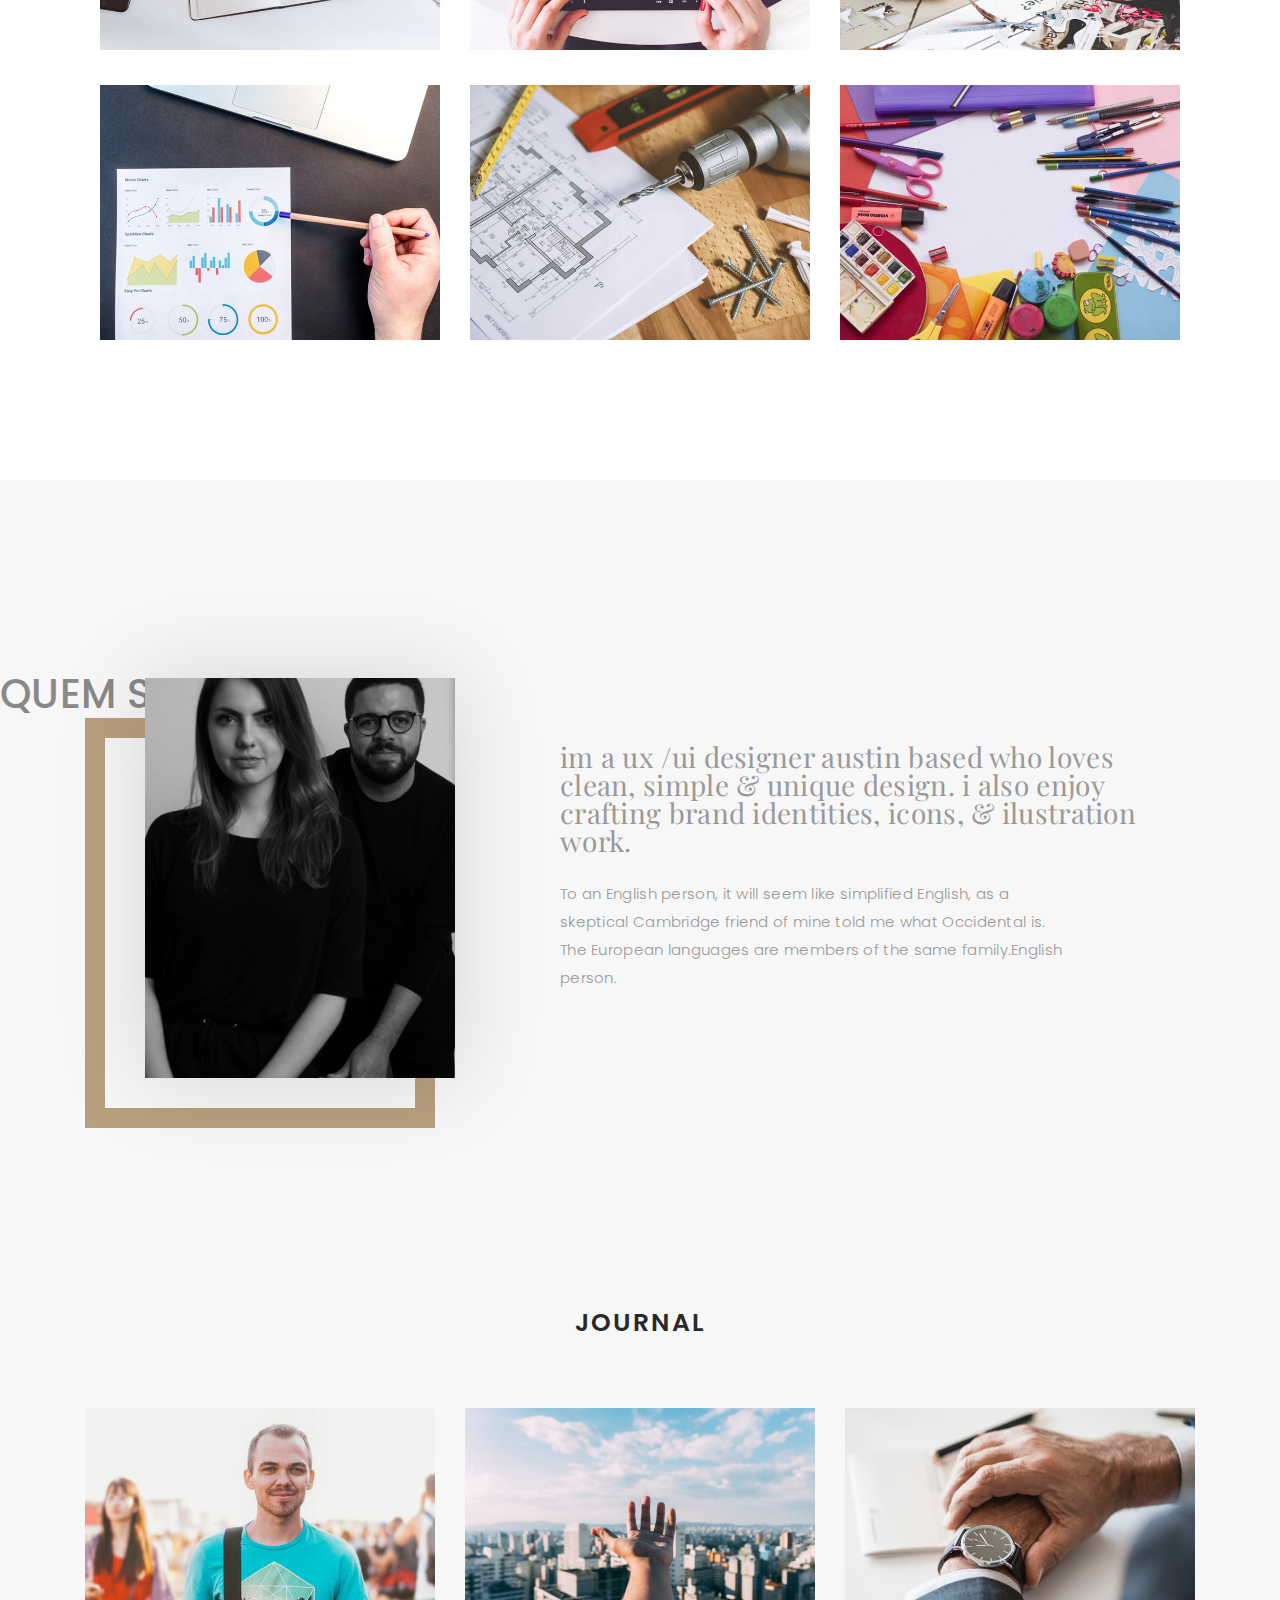
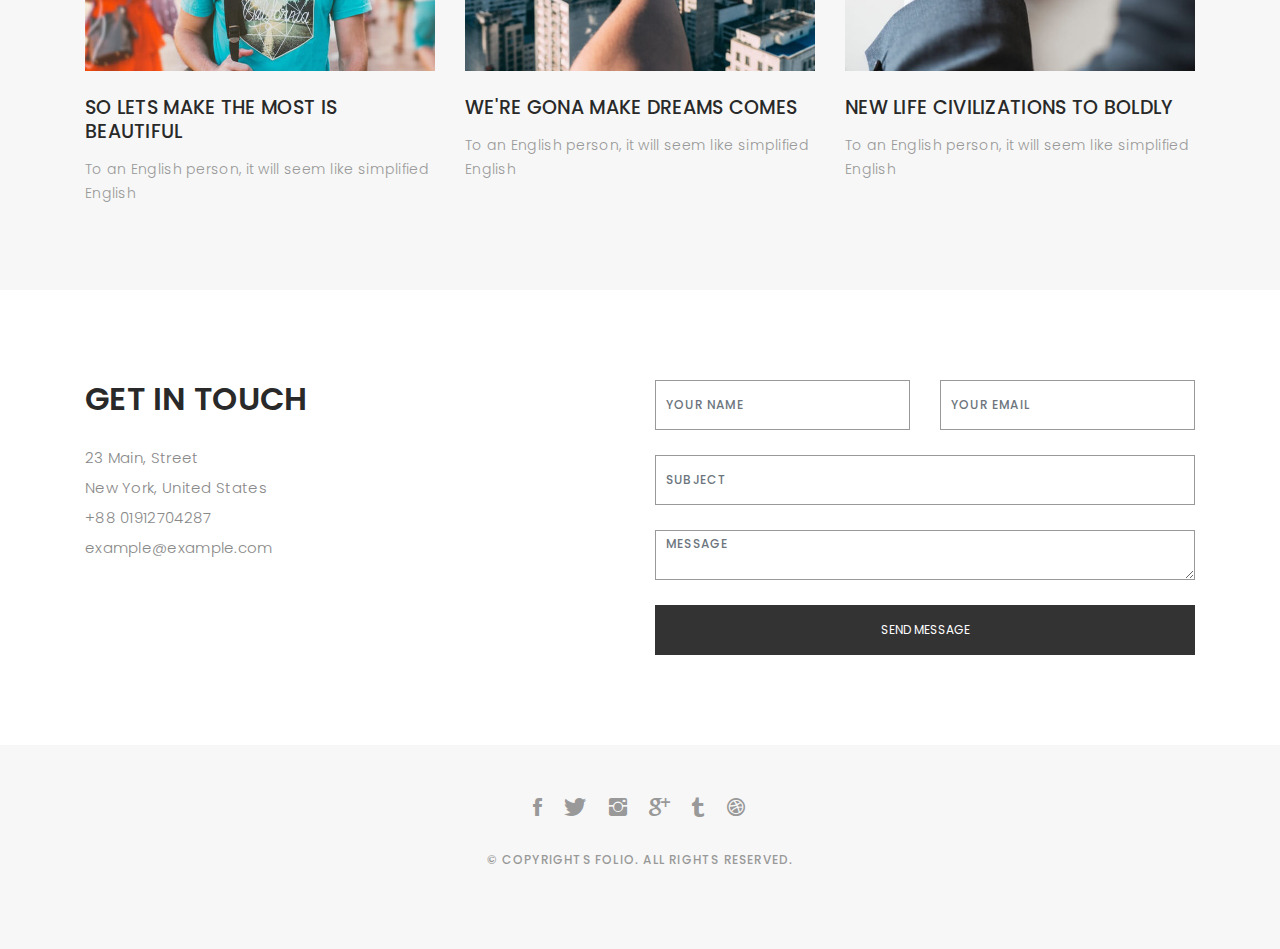
==== commit 585b6ff0: "add: link insta, gif, title" ====
--- a/index.html
+++ b/index.html
@@ -6,7 +6,7 @@
   <meta charset="utf-8">
   <meta content="width=device-width, initial-scale=1.0" name="viewport">
 
-  <title>Folio - Personal Portfolio Template</title>
+  <title>Forma Bruta</title>
   <meta content="" name="keywords">
   <meta content="" name="description">
 
@@ -71,15 +71,16 @@
 
     <div class="container">
       <div class="header-content">
-        <a href="https://www.instagram.com/_formabruta/?hl=pt-br" target="blank"><i class="ion-social-instagram"></i></a><h1> Bruta.<span class="typed"></span></h1>
+        <h1>BRUTA.<span class="typed"></span></h1>
 
         <ul class="list-unstyled list-social">
-          <!--<li><a href="#"><i class="ion-social-facebook"></i></a></li>
-          <li><a href="#"><i class="ion-social-twitter"></i></a></li> -->
-          <li><a href="https://www.instagram.com/_formabruta/?hl=pt-br" target="blank"><i class="ion-social-instagram"></i></a></li>
-          <!--<li><a href="#"><i class="ion-social-googleplus"></i></a></li>
+          <li><a href="#"><i class="ion-social-facebook"></i></a></li>
+          <li><a href="#"><i class="ion-social-twitter"></i></a></li>
+          <li><a href="https://www.instagram.com/_formabruta/?hl=pt-br" target="blank" ><i class="ion-social-instagram"></i></a></li>
+          <li><a href="#"><i class="ion-social-googleplus"></i></a></li>
           <li><a href="#"><i class="ion-social-tumblr"></i></a></li>
-          <li><a href="#"><i class="ion-social-dribbble"></i></a></li> -->
+          <li><a href="#"><i class="ion-social-dribbble"></i></a></li>
+          <li><a href="#"><i class="ion-social-pinterest"></i></a></li>
         </ul>
       </div>
     </div>
@@ -87,7 +88,6 @@
   <!-- End section header -->
 
 
-  
   <!-- start section services -->
   <div id="services">
     <div class="container">
@@ -222,33 +222,34 @@
   </div>
   <!-- End section portfolio -->
 
-<!-- start section about us -->
-<div id="about" class="paddsection">
-  <div class="container">
-    <div class="row justify-content-between">
-
-      <div class="col-lg-4 ">
-        <div class="div-img-bg">
-          <div class="about-img">
-            <img src="images/me.jpg" class="img-responsive" alt="me">
-          </div>
-        </div>
-      </div>
-
-      <div class="col-lg-7">
-        <div class="about-descr">
-
-          <p class="p-heading">Formabruta é o espaço de materialização de ideias dos designers Stefania Grünspan e José Fernando. Nascidos no Rio Grande do Sul, eles se conheceram em 2006 no curso de Desenho Industrial da Universidade Federal de Santa Maria (UFSM). Stefania possui um máster em desenho e desenvolvimento de produtos pela Elisava - Escola Universitária de Barcelona, na Espanha, onde também trabalhou e, em São Paulo, colaborou nos projetos do Estúdio Paulo Alves de 2017 a 2019. José atua na criação de mobiliário, objetos e espaços corporativos e institucionais na Ovo, de Luciana Martins e Gerson de Oliveira desde 2011, onde  atende as demandas de desenvolvimento e produção de produtos para varejo e projetos especiais para clientes como Fundação Bienal, Star Alliance, Instituto Moreira Salles e Sociedade Cultura Artística.</p>
-          <p class="separator">Compartilhando suas referências, dividem o anseio por desenvolver móveis, objetos e utensílios de maneira responsável, usando elementos cotidianos e de universos próximos como a moda, construção civil e as manufaturas para construir narrativas através da simplicidade e qualidade na fabricação.</p>
-
-        </div>
-
-      </div>
-    </div>
-  </div>
-</div>
-<!-- end section about us -->
-
+
+  <!-- start section about us -->
+  <div id="about" class="paddsection">
+    <h1>QUEM SOMOS?</h1>
+    <div class="container">
+      <div class="row justify-content-between">
+
+        <div class="col-lg-4 ">
+          <div class="div-img-bg">
+            <div class="about-img">
+              <img src="images/me.jpg" class="img-responsive" alt="me">
+            </div>
+          </div>
+        </div>
+
+        <div class="col-lg-7">
+          <div class="about-descr">
+
+            <p class="p-heading">im a ux /ui designer austin based who loves clean, simple & unique design. i also enjoy crafting brand identities, icons, & ilustration work. </p>
+            <p class="separator">To an English person, it will seem like simplified English, as a skeptical Cambridge friend of mine told me what Occidental is. The European languages are members of the same family.English person.</p>
+
+          </div>
+
+        </div>
+      </div>
+    </div>
+  </div>
+  <!-- end section about us -->
 
   <!-- start section journal -->
   <div id="journal" class="text-left paddsection">
@@ -397,7 +398,7 @@
         <ul class="list-unstyled">
           <li><a href="#"><i class="ion-social-facebook"></i></a></li>
           <li><a href="#"><i class="ion-social-twitter"></i></a></li>
-          <li><a href="#"><i class="ion-social-instagram"></i></a></li>
+          <li><a href="https://www.instagram.com/_formabruta/?hl=pt-br" target="blank" ><i class="ion-social-instagram"></i></a></li>
           <li><a href="#"><i class="ion-social-googleplus"></i></a></li>
           <li><a href="#"><i class="ion-social-tumblr"></i></a></li>
           <li><a href="#"><i class="ion-social-dribbble"></i></a></li>
--- a/css/style.css
+++ b/css/style.css
@@ -240,7 +240,7 @@
 /*-----------------------------------------------------------------------------------*/
 
 #header {
-  background: url("../images/home-bg.jpg") repeat scroll center center / cover;
+  background: url("../images/home-bg.gif") repeat scroll center center / cover;
   height: 100vh;
   width: 100%;
 }
@@ -629,3 +629,33 @@
 .credits {
   font-size: 13px;
 }
+
+#conteudo-left{
+  /*Novamente definimos a largura da div*/
+  width:500px;
+  /* altura da div */
+  height:300px;
+  /* O atributo Float é utilizado para fazermos o nosso bloco(div)
+  literalmente flutue e se posicione onde queremos na página,
+  quando escolhemos left, dizemos que esse bloco irá se posicionar na
+  parte esquerda da página */
+  float:left;
+  /* Cor de fundo da div */
+  background-color:#FF0;
+ }
+
+ #conteudo-right{
+   /*Novamente definimos a largura da div*/
+   width:500px;
+   /* altura da div */
+   height:400px;
+   /* Pode parecer meio estranho usarmos o mesmo atributo left para o bloco
+   em que queremos posicionar na direita, mas como sabemos, o CSS é um estilo
+   em cascata, nossa div conteúdo definimos a largura de 1000px e na
+   conteudo-left 500px, automaticamente ao definirmos o conteudo-right
+   com 500px e à esquerda também, ele ficou à direita do conteudo-left,
+   pois o máximo que a div filha poderá ter é 1000px, sendo 500+500=1000px */
+   float:left;
+   /* Cor de fundo da div */
+   background-color:#F00;
+}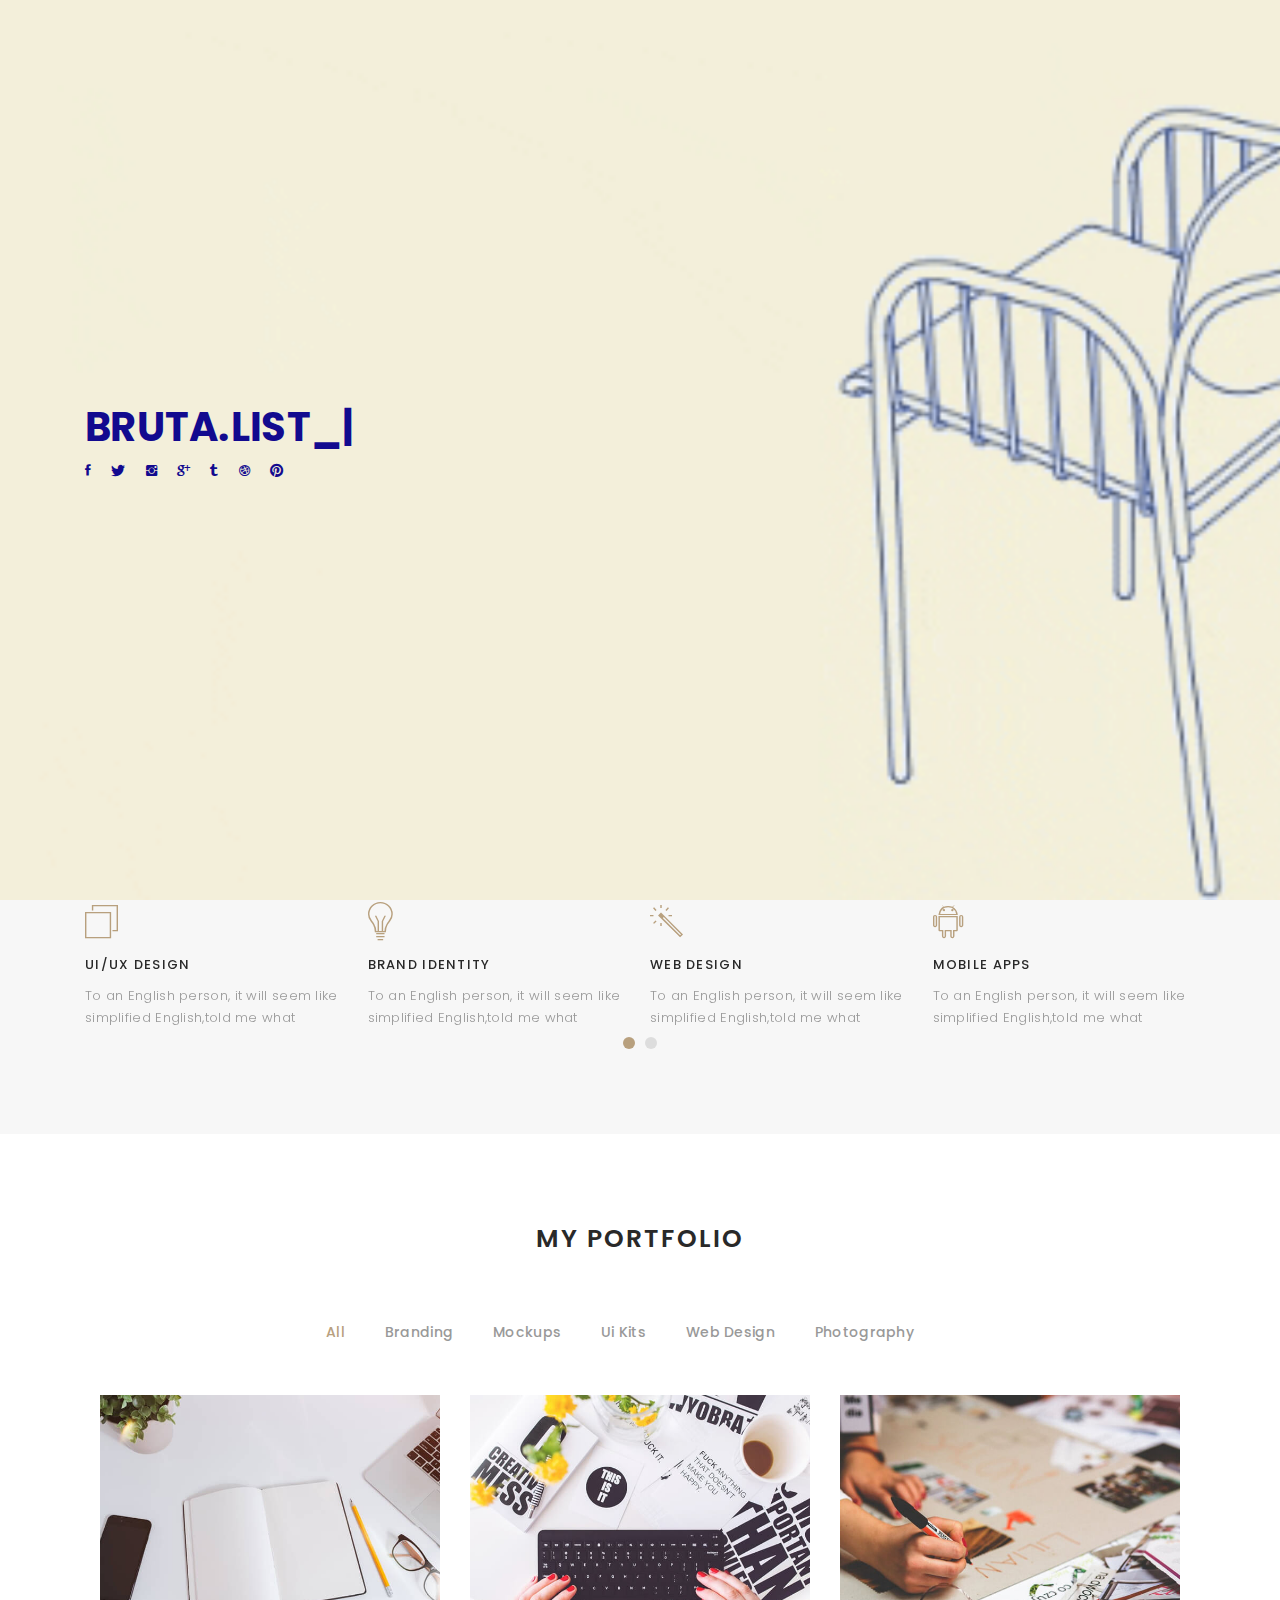
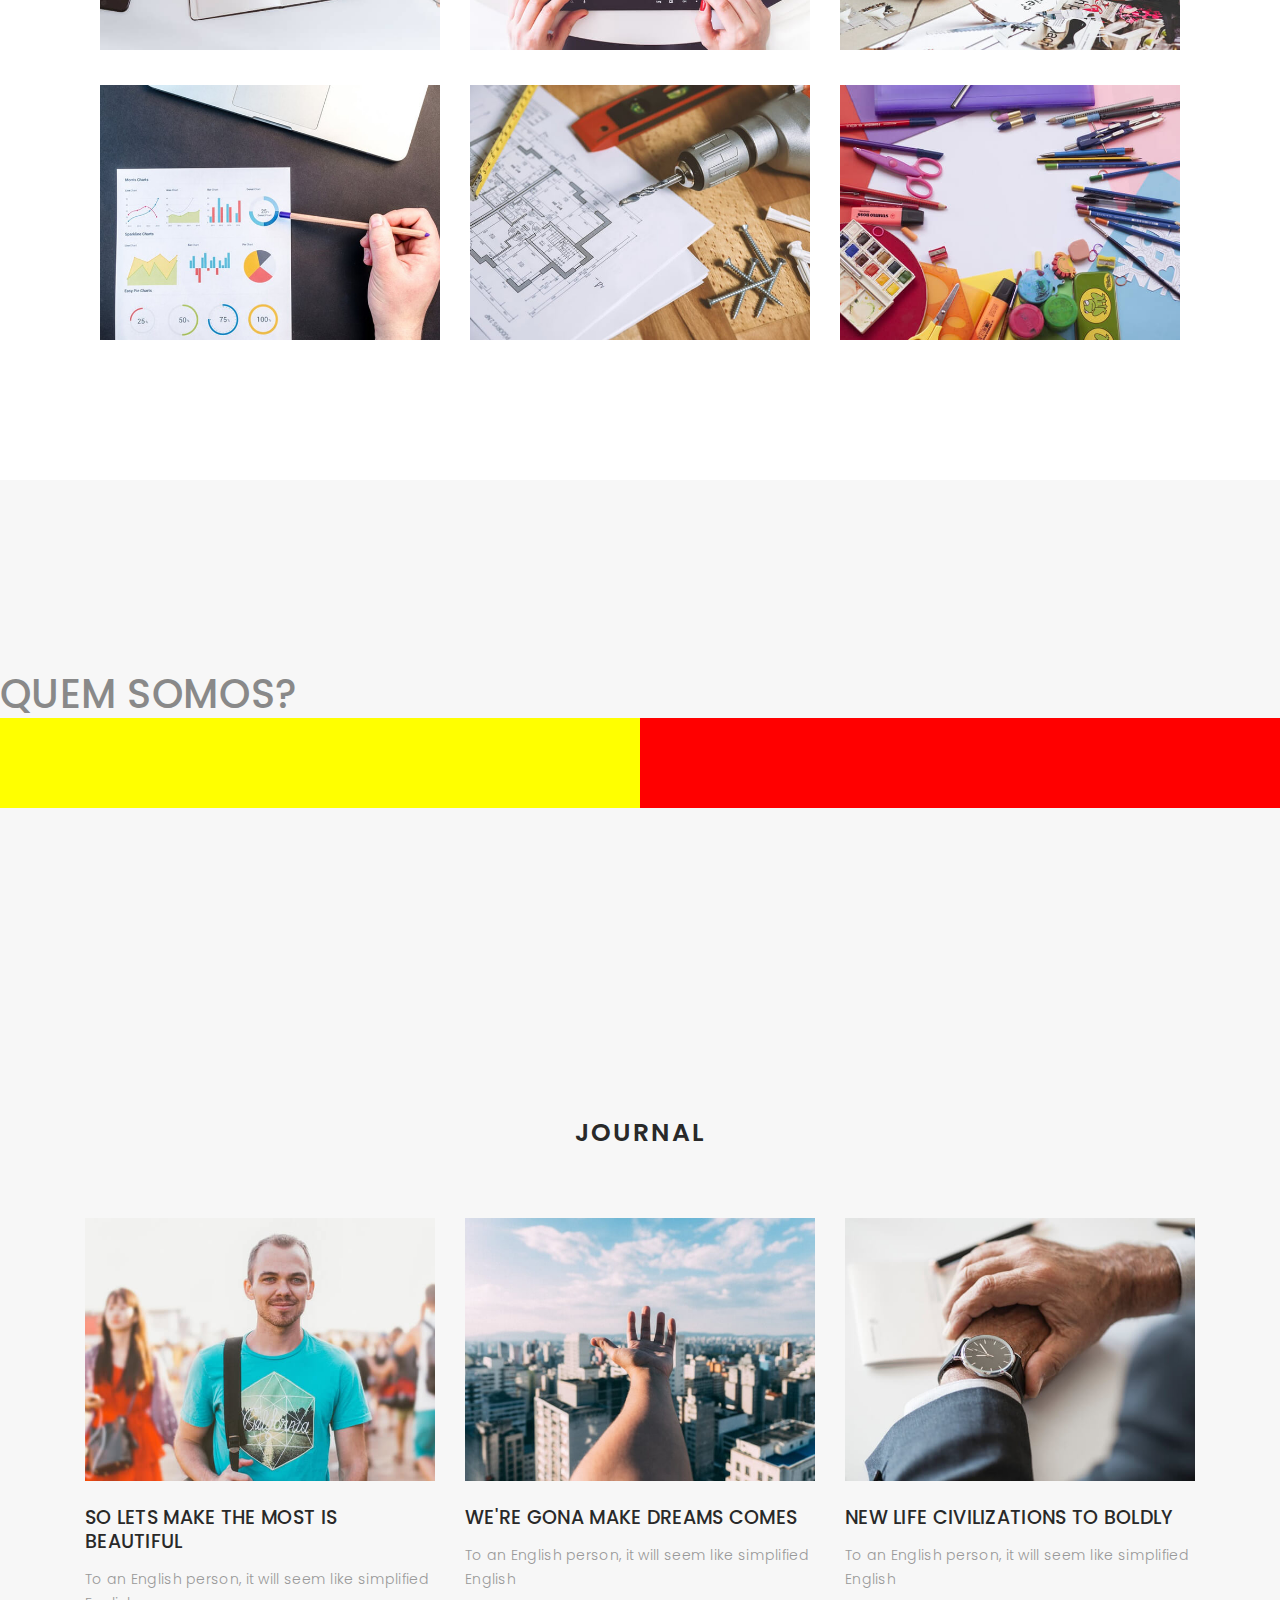
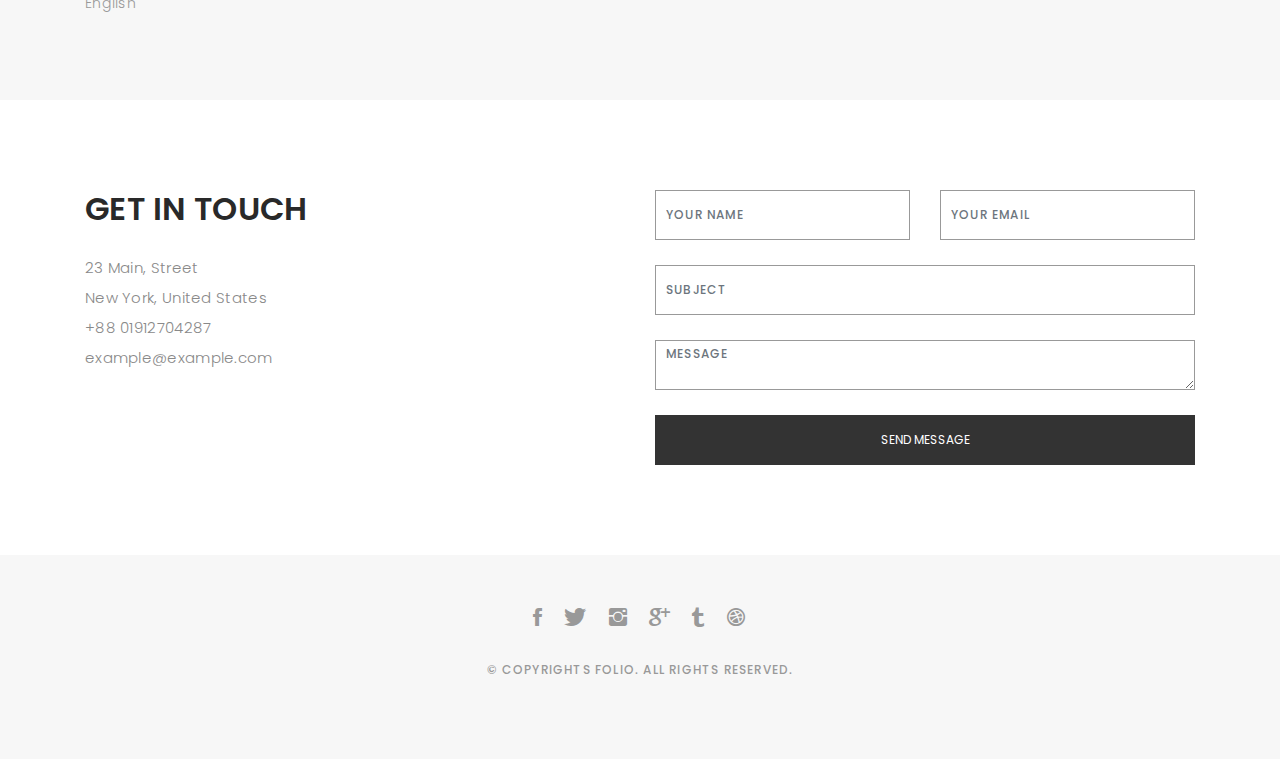
==== commit 16f142fc: "add gif melhorzinho para a tela principal" ====
--- a/index.html
+++ b/index.html
@@ -226,24 +226,28 @@
   <!-- start section about us -->
   <div id="about" class="paddsection">
     <h1>QUEM SOMOS?</h1>
-    <div class="container">
-      <div class="row justify-content-between">
-
-        <div class="col-lg-4 ">
-          <div class="div-img-bg">
-            <div class="about-img">
-              <img src="images/me.jpg" class="img-responsive" alt="me">
-            </div>
-          </div>
-        </div>
-
-        <div class="col-lg-7">
-          <div class="about-descr">
-
-            <p class="p-heading">im a ux /ui designer austin based who loves clean, simple & unique design. i also enjoy crafting brand identities, icons, & ilustration work. </p>
-            <p class="separator">To an English person, it will seem like simplified English, as a skeptical Cambridge friend of mine told me what Occidental is. The European languages are members of the same family.English person.</p>
-
-          </div>
+    <div id="conteudo-left"></div>
+    <div id="conteudo-right"></div>
+
+
+<!--    <div class="container">-->
+<!--      <div class="row justify-content-between">-->
+
+<!--        <div class="col-lg-4 ">-->
+<!--          <div class="div-img-bg">-->
+<!--            <div class="about-img">-->
+<!--              <img src="images/me.jpg" class="img-responsive" alt="me">-->
+<!--            </div>-->
+<!--          </div>-->
+<!--        </div>-->
+
+<!--        <div class="col-lg-7">-->
+<!--          <div class="about-descr">-->
+
+<!--            <p class="p-heading">im a ux /ui designer austin based who loves clean, simple & unique design. i also enjoy crafting brand identities, icons, & ilustration work. </p>-->
+<!--            <p class="separator">To an English person, it will seem like simplified English, as a skeptical Cambridge friend of mine told me what Occidental is. The European languages are members of the same family.English person.</p>-->
+
+<!--          </div>-->
 
         </div>
       </div>
--- a/css/style.css
+++ b/css/style.css
@@ -260,7 +260,7 @@
   font-weight: 700;
   margin-bottom: 10px;
   text-transform: uppercase;
-  color: #fff;
+  color: #120a8f;
 }
 
 .header-content p {
@@ -279,7 +279,7 @@
 }
 
 .header-content .list-social li i {
-  color: #fff;
+  color: #120a8f;
   font-size: 15px;
 }
 
@@ -632,9 +632,9 @@
 
 #conteudo-left{
   /*Novamente definimos a largura da div*/
-  width:500px;
+  width:50%;
   /* altura da div */
-  height:300px;
+  height:400px;
   /* O atributo Float é utilizado para fazermos o nosso bloco(div)
   literalmente flutue e se posicione onde queremos na página,
   quando escolhemos left, dizemos que esse bloco irá se posicionar na
@@ -646,7 +646,7 @@
 
  #conteudo-right{
    /*Novamente definimos a largura da div*/
-   width:500px;
+   width:50%;
    /* altura da div */
    height:400px;
    /* Pode parecer meio estranho usarmos o mesmo atributo left para o bloco
